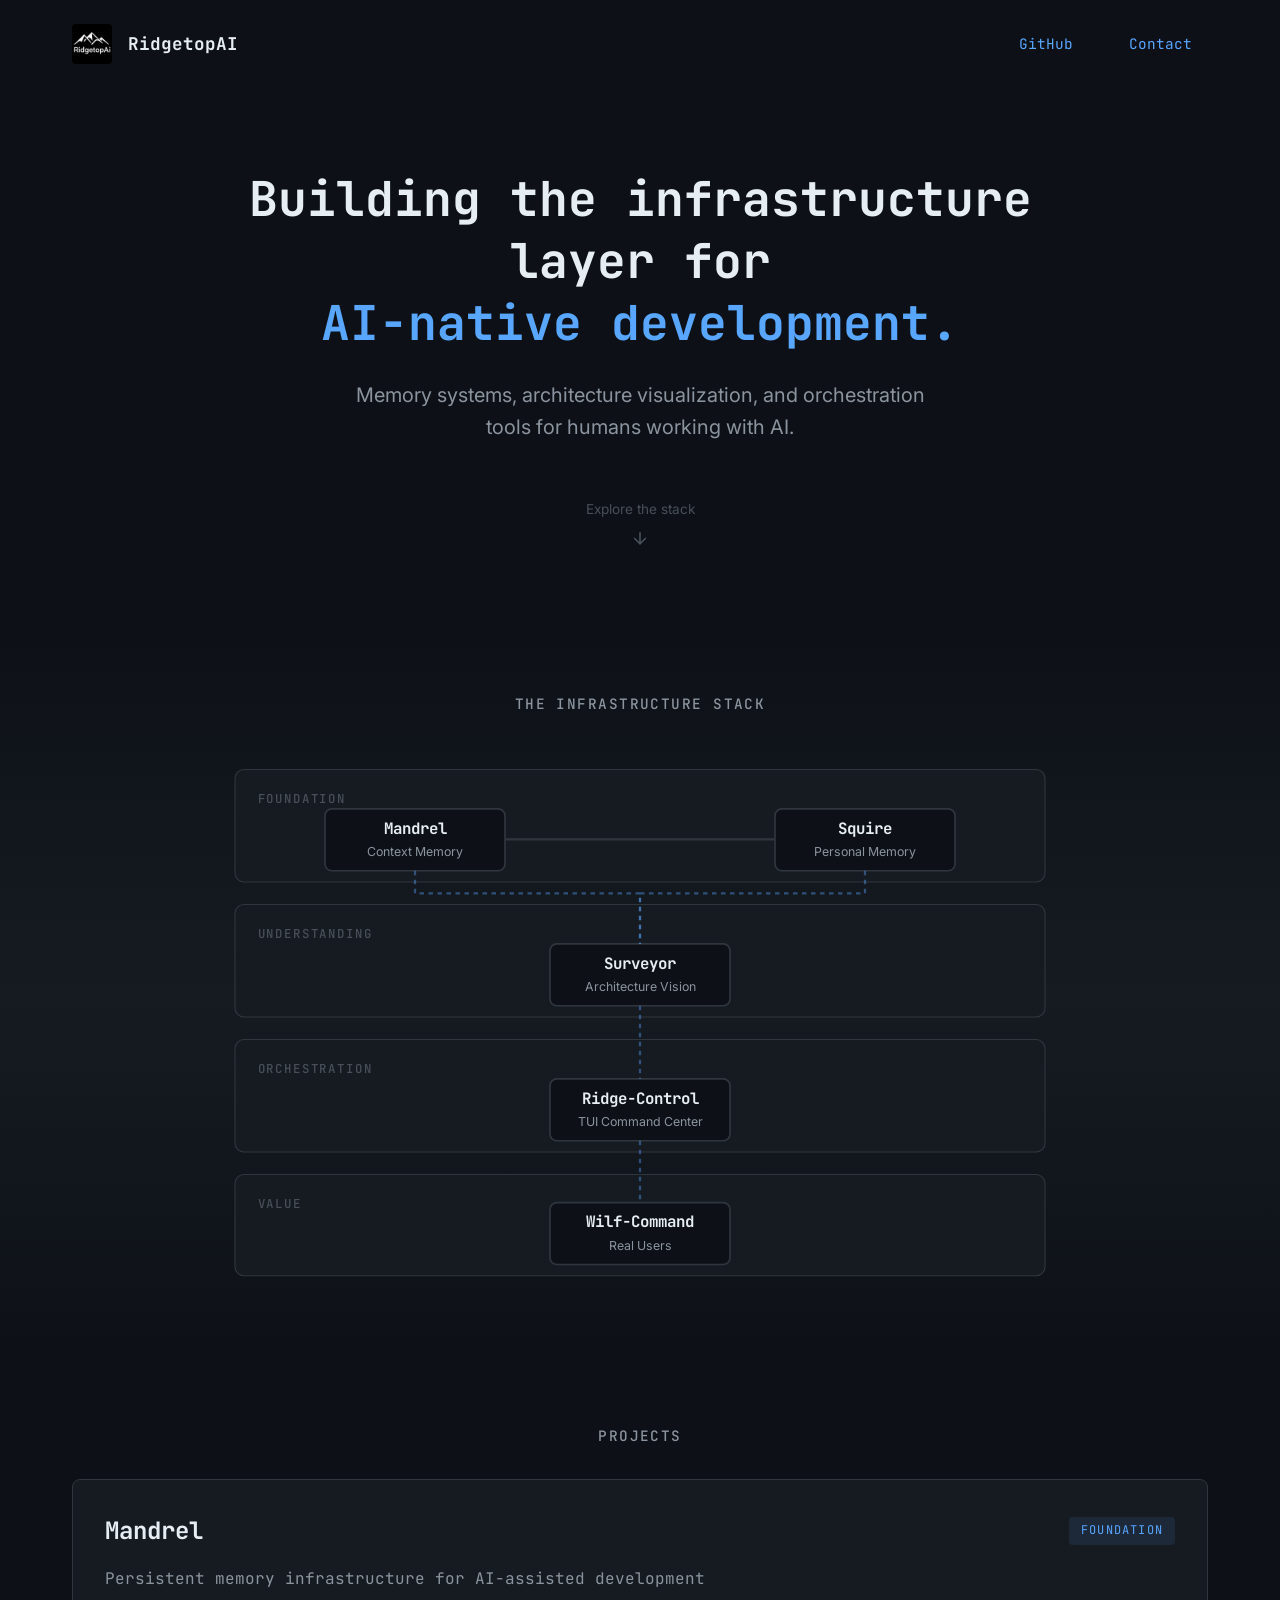
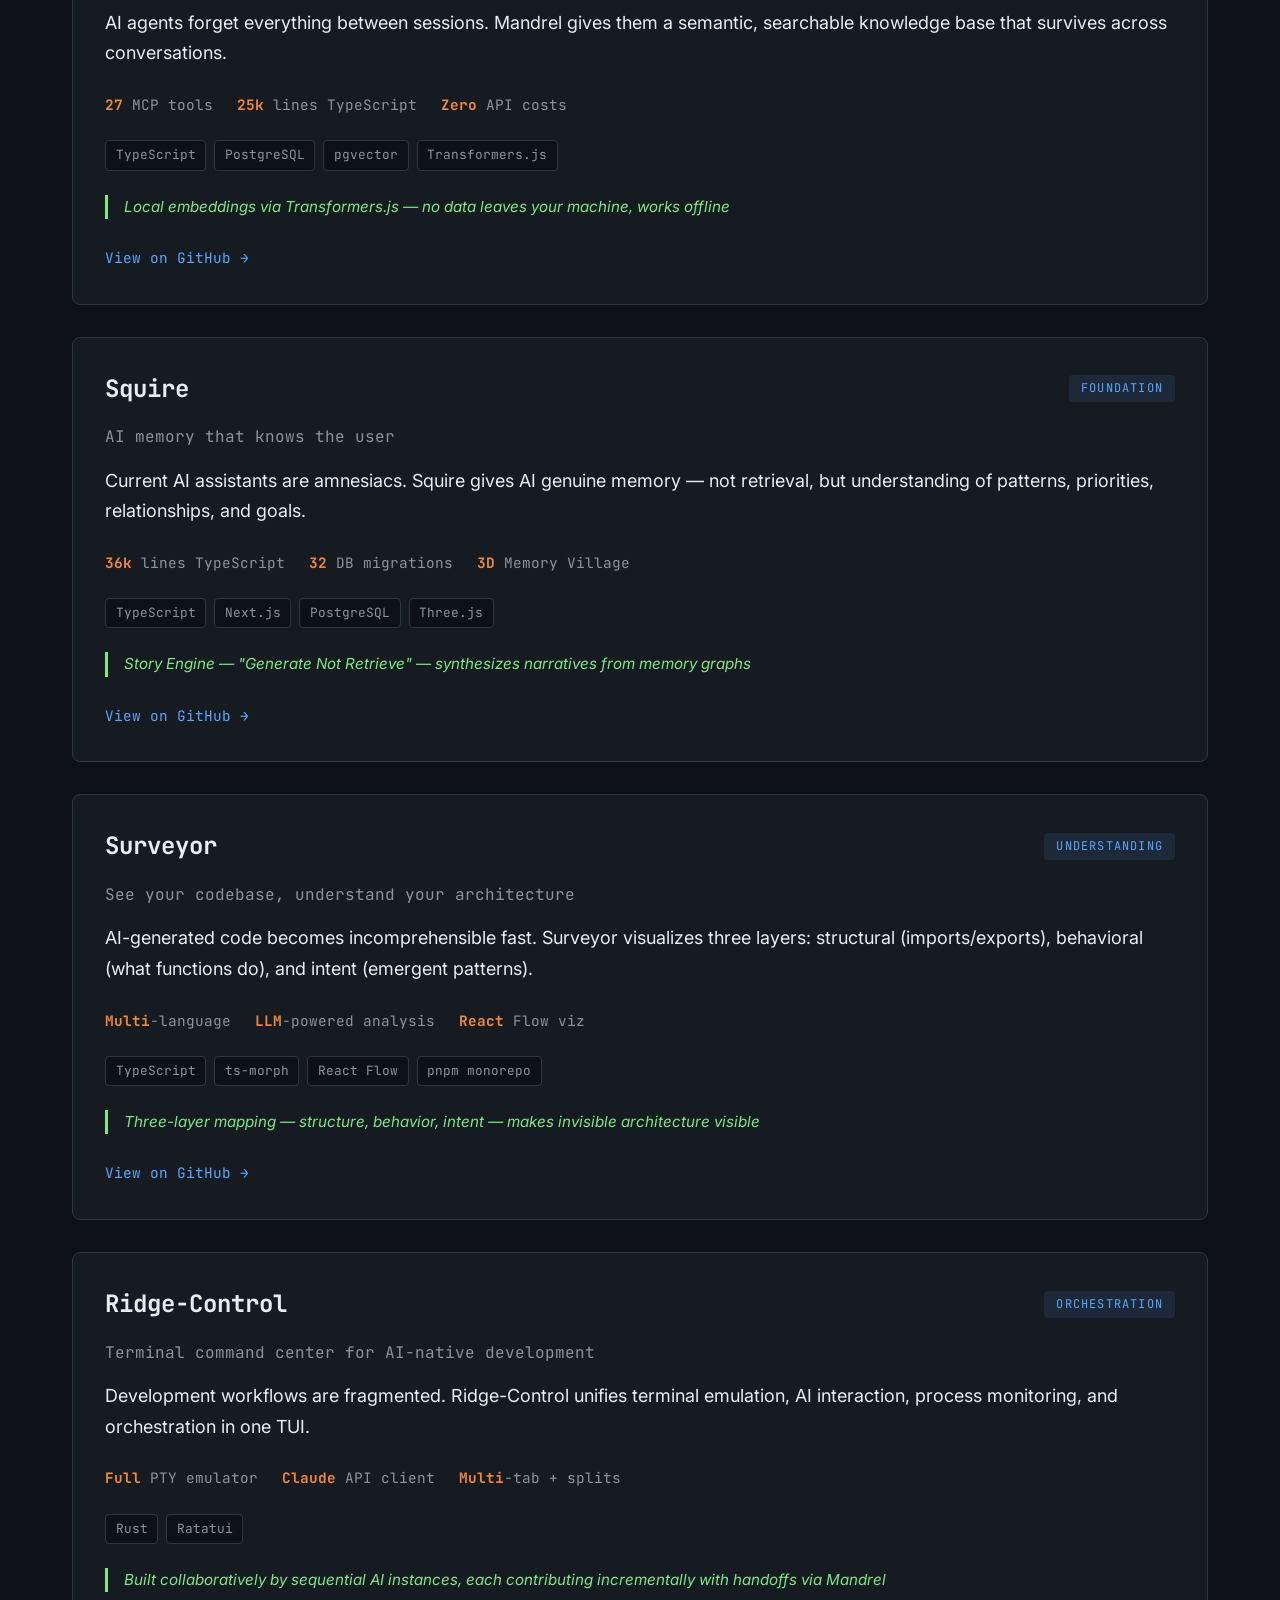
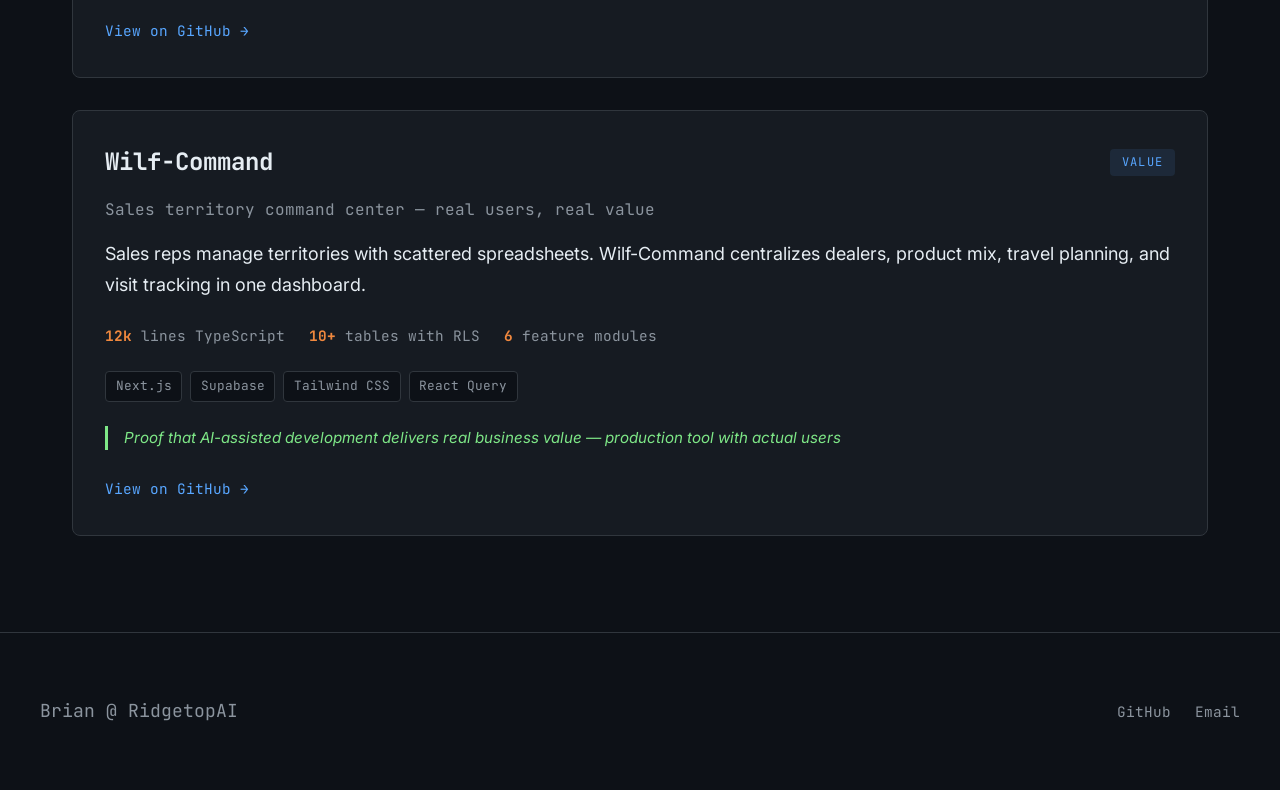
==== index.html @ 76ed8886 "Instance #4: Build complete landing page structure - Create index.html with complete semantic HTML5 " ====
<!DOCTYPE html>
<html lang="en">
<head>
    <meta charset="UTF-8">
    <meta name="viewport" content="width=device-width, initial-scale=1.0">
    <title>RidgetopAI — AI-Native Development Infrastructure</title>
    <meta name="description" content="Building the infrastructure layer for AI-native development. Memory systems, architecture visualization, and orchestration tools for humans working with AI.">
    <meta name="author" content="Brian @ RidgetopAI">
    <link rel="icon" type="image/jpeg" href="assets/ridgetopai-logo.JPG">
    <link rel="preconnect" href="https://fonts.googleapis.com">
    <link rel="preconnect" href="https://fonts.gstatic.com" crossorigin>
    <link href="https://fonts.googleapis.com/css2?family=Inter:wght@400;500;700&family=JetBrains+Mono:wght@400;700&display=swap" rel="stylesheet">
    <link rel="stylesheet" href="styles.css">
</head>
<body>
    <header class="header">
        <a href="/" class="logo">
            <img src="assets/ridgetopai-logo.JPG" alt="RidgetopAI" width="40" height="40">
            <span class="logo-text">RidgetopAI</span>
        </a>
        <nav class="nav">
            <a href="https://github.com/RidgetopAi" target="_blank" rel="noopener">GitHub</a>
            <a href="mailto:brian@ridgetopai.net">Contact</a>
        </nav>
    </header>

    <main>
        <section class="hero">
            <h1>Building the infrastructure layer for<br><span class="accent">AI-native development.</span></h1>
            <p class="hero-sub">Memory systems, architecture visualization, and orchestration tools for humans working with AI.</p>
            <div class="scroll-hint">
                <span>Explore the stack</span>
                <svg width="24" height="24" viewBox="0 0 24 24" fill="none" stroke="currentColor" stroke-width="2">
                    <path d="M12 5v14M5 12l7 7 7-7"/>
                </svg>
            </div>
        </section>

        <section class="diagram-section">
            <h2 class="section-title">The Infrastructure Stack</h2>
            <div class="diagram-container">
                <svg viewBox="0 0 800 480" class="infrastructure-diagram" aria-label="Infrastructure diagram showing how the projects connect">
                    <!-- Foundation Layer -->
                    <g class="layer foundation-layer">
                        <rect x="40" y="20" width="720" height="100" rx="8" class="layer-bg"/>
                        <text x="60" y="50" class="layer-label">FOUNDATION</text>

                        <g class="node mandrel-node" transform="translate(120, 55)">
                            <rect width="160" height="55" rx="6" class="node-bg"/>
                            <text x="80" y="22" class="node-title">Mandrel</text>
                            <text x="80" y="42" class="node-subtitle">Context Memory</text>
                        </g>

                        <g class="node squire-node" transform="translate(520, 55)">
                            <rect width="160" height="55" rx="6" class="node-bg"/>
                            <text x="80" y="22" class="node-title">Squire</text>
                            <text x="80" y="42" class="node-subtitle">Personal Memory</text>
                        </g>

                        <!-- Connection line between Mandrel and Squire -->
                        <line x1="280" y1="82" x2="520" y2="82" class="connection-line"/>
                    </g>

                    <!-- Understanding Layer -->
                    <g class="layer understanding-layer">
                        <rect x="40" y="140" width="720" height="100" rx="8" class="layer-bg"/>
                        <text x="60" y="170" class="layer-label">UNDERSTANDING</text>

                        <g class="node surveyor-node" transform="translate(320, 175)">
                            <rect width="160" height="55" rx="6" class="node-bg"/>
                            <text x="80" y="22" class="node-title">Surveyor</text>
                            <text x="80" y="42" class="node-subtitle">Architecture Vision</text>
                        </g>
                    </g>

                    <!-- Connection from Foundation to Understanding -->
                    <path d="M200 110 L200 130 L400 130 L400 175" class="connection-line flow-line" fill="none"/>
                    <path d="M600 110 L600 130 L400 130 L400 175" class="connection-line flow-line" fill="none"/>

                    <!-- Orchestration Layer -->
                    <g class="layer orchestration-layer">
                        <rect x="40" y="260" width="720" height="100" rx="8" class="layer-bg"/>
                        <text x="60" y="290" class="layer-label">ORCHESTRATION</text>

                        <g class="node ridge-node" transform="translate(320, 295)">
                            <rect width="160" height="55" rx="6" class="node-bg"/>
                            <text x="80" y="22" class="node-title">Ridge-Control</text>
                            <text x="80" y="42" class="node-subtitle">TUI Command Center</text>
                        </g>
                    </g>

                    <!-- Connection from Understanding to Orchestration -->
                    <path d="M400 230 L400 295" class="connection-line flow-line" fill="none"/>

                    <!-- Value Layer -->
                    <g class="layer value-layer">
                        <rect x="40" y="380" width="720" height="90" rx="8" class="layer-bg"/>
                        <text x="60" y="410" class="layer-label">VALUE</text>

                        <g class="node wilf-node" transform="translate(320, 405)">
                            <rect width="160" height="55" rx="6" class="node-bg"/>
                            <text x="80" y="22" class="node-title">Wilf-Command</text>
                            <text x="80" y="42" class="node-subtitle">Real Users</text>
                        </g>
                    </g>

                    <!-- Connection from Orchestration to Value -->
                    <path d="M400 350 L400 405" class="connection-line flow-line" fill="none"/>

                    <!-- Flow arrows -->
                    <defs>
                        <marker id="arrowhead" markerWidth="10" markerHeight="7" refX="9" refY="3.5" orient="auto">
                            <polygon points="0 0, 10 3.5, 0 7" fill="var(--accent)"/>
                        </marker>
                    </defs>
                </svg>
            </div>

            <!-- Mobile simplified version -->
            <div class="diagram-mobile">
                <div class="mobile-layer">
                    <span class="mobile-label">Foundation</span>
                    <div class="mobile-nodes">
                        <span class="mobile-node">Mandrel</span>
                        <span class="mobile-node">Squire</span>
                    </div>
                </div>
                <div class="mobile-arrow">↓</div>
                <div class="mobile-layer">
                    <span class="mobile-label">Understanding</span>
                    <div class="mobile-nodes">
                        <span class="mobile-node">Surveyor</span>
                    </div>
                </div>
                <div class="mobile-arrow">↓</div>
                <div class="mobile-layer">
                    <span class="mobile-label">Orchestration</span>
                    <div class="mobile-nodes">
                        <span class="mobile-node">Ridge-Control</span>
                    </div>
                </div>
                <div class="mobile-arrow">↓</div>
                <div class="mobile-layer">
                    <span class="mobile-label">Value</span>
                    <div class="mobile-nodes">
                        <span class="mobile-node">Wilf-Command</span>
                    </div>
                </div>
            </div>
        </section>

        <section class="projects">
            <h2 class="section-title">Projects</h2>

            <!-- Mandrel -->
            <article class="project-card fade-in">
                <div class="project-header">
                    <h3 class="project-name">Mandrel</h3>
                    <span class="project-layer">Foundation</span>
                </div>
                <p class="project-tagline">Persistent memory infrastructure for AI-assisted development</p>
                <p class="project-description">AI agents forget everything between sessions. Mandrel gives them a semantic, searchable knowledge base that survives across conversations.</p>
                <div class="project-stats">
                    <span class="stat"><span class="stat-value">27</span> MCP tools</span>
                    <span class="stat"><span class="stat-value">25k</span> lines TypeScript</span>
                    <span class="stat"><span class="stat-value">Zero</span> API costs</span>
                </div>
                <div class="project-tech">
                    <span class="tech-badge">TypeScript</span>
                    <span class="tech-badge">PostgreSQL</span>
                    <span class="tech-badge">pgvector</span>
                    <span class="tech-badge">Transformers.js</span>
                </div>
                <p class="project-highlight">Local embeddings via Transformers.js — no data leaves your machine, works offline</p>
                <a href="https://github.com/RidgetopAi" target="_blank" rel="noopener" class="project-link">View on GitHub →</a>
            </article>

            <!-- Squire -->
            <article class="project-card fade-in">
                <div class="project-header">
                    <h3 class="project-name">Squire</h3>
                    <span class="project-layer">Foundation</span>
                </div>
                <p class="project-tagline">AI memory that knows the user</p>
                <p class="project-description">Current AI assistants are amnesiacs. Squire gives AI genuine memory — not retrieval, but understanding of patterns, priorities, relationships, and goals.</p>
                <div class="project-stats">
                    <span class="stat"><span class="stat-value">36k</span> lines TypeScript</span>
                    <span class="stat"><span class="stat-value">32</span> DB migrations</span>
                    <span class="stat"><span class="stat-value">3D</span> Memory Village</span>
                </div>
                <div class="project-tech">
                    <span class="tech-badge">TypeScript</span>
                    <span class="tech-badge">Next.js</span>
                    <span class="tech-badge">PostgreSQL</span>
                    <span class="tech-badge">Three.js</span>
                </div>
                <p class="project-highlight">Story Engine — "Generate Not Retrieve" — synthesizes narratives from memory graphs</p>
                <a href="https://github.com/RidgetopAi" target="_blank" rel="noopener" class="project-link">View on GitHub →</a>
            </article>

            <!-- Surveyor -->
            <article class="project-card fade-in">
                <div class="project-header">
                    <h3 class="project-name">Surveyor</h3>
                    <span class="project-layer">Understanding</span>
                </div>
                <p class="project-tagline">See your codebase, understand your architecture</p>
                <p class="project-description">AI-generated code becomes incomprehensible fast. Surveyor visualizes three layers: structural (imports/exports), behavioral (what functions do), and intent (emergent patterns).</p>
                <div class="project-stats">
                    <span class="stat"><span class="stat-value">Multi</span>-language</span>
                    <span class="stat"><span class="stat-value">LLM</span>-powered analysis</span>
                    <span class="stat"><span class="stat-value">React</span> Flow viz</span>
                </div>
                <div class="project-tech">
                    <span class="tech-badge">TypeScript</span>
                    <span class="tech-badge">ts-morph</span>
                    <span class="tech-badge">React Flow</span>
                    <span class="tech-badge">pnpm monorepo</span>
                </div>
                <p class="project-highlight">Three-layer mapping — structure, behavior, intent — makes invisible architecture visible</p>
                <a href="https://github.com/RidgetopAi" target="_blank" rel="noopener" class="project-link">View on GitHub →</a>
            </article>

            <!-- Ridge-Control -->
            <article class="project-card fade-in">
                <div class="project-header">
                    <h3 class="project-name">Ridge-Control</h3>
                    <span class="project-layer">Orchestration</span>
                </div>
                <p class="project-tagline">Terminal command center for AI-native development</p>
                <p class="project-description">Development workflows are fragmented. Ridge-Control unifies terminal emulation, AI interaction, process monitoring, and orchestration in one TUI.</p>
                <div class="project-stats">
                    <span class="stat"><span class="stat-value">Full</span> PTY emulator</span>
                    <span class="stat"><span class="stat-value">Claude</span> API client</span>
                    <span class="stat"><span class="stat-value">Multi</span>-tab + splits</span>
                </div>
                <div class="project-tech">
                    <span class="tech-badge">Rust</span>
                    <span class="tech-badge">Ratatui</span>
                </div>
                <p class="project-highlight">Built collaboratively by sequential AI instances, each contributing incrementally with handoffs via Mandrel</p>
                <a href="https://github.com/RidgetopAi" target="_blank" rel="noopener" class="project-link">View on GitHub →</a>
            </article>

            <!-- Wilf-Command -->
            <article class="project-card fade-in">
                <div class="project-header">
                    <h3 class="project-name">Wilf-Command</h3>
                    <span class="project-layer">Value</span>
                </div>
                <p class="project-tagline">Sales territory command center — real users, real value</p>
                <p class="project-description">Sales reps manage territories with scattered spreadsheets. Wilf-Command centralizes dealers, product mix, travel planning, and visit tracking in one dashboard.</p>
                <div class="project-stats">
                    <span class="stat"><span class="stat-value">12k</span> lines TypeScript</span>
                    <span class="stat"><span class="stat-value">10+</span> tables with RLS</span>
                    <span class="stat"><span class="stat-value">6</span> feature modules</span>
                </div>
                <div class="project-tech">
                    <span class="tech-badge">Next.js</span>
                    <span class="tech-badge">Supabase</span>
                    <span class="tech-badge">Tailwind CSS</span>
                    <span class="tech-badge">React Query</span>
                </div>
                <p class="project-highlight">Proof that AI-assisted development delivers real business value — production tool with actual users</p>
                <a href="https://github.com/RidgetopAi" target="_blank" rel="noopener" class="project-link">View on GitHub →</a>
            </article>
        </section>
    </main>

    <footer class="footer">
        <div class="footer-content">
            <p class="footer-name">Brian @ RidgetopAI</p>
            <nav class="footer-nav">
                <a href="https://github.com/RidgetopAi" target="_blank" rel="noopener">GitHub</a>
                <a href="mailto:brian@ridgetopai.net">Email</a>
            </nav>
        </div>
    </footer>

    <script src="script.js"></script>
</body>
</html>
---- styles.css ----
/* ============================================
   RidgetopAI Landing Page Styles
   Terminal Elegance + Infrastructure Diagram
   ============================================ */

/* CSS Variables */
:root {
    --bg: #0D1117;
    --surface: #161B22;
    --border: #30363D;
    --text: #E6EDF3;
    --text-muted: #8B949E;
    --text-dim: #484F58;
    --accent: #58A6FF;
    --accent-green: #7EE787;
    --code: #F0883E;

    --font-mono: 'JetBrains Mono', monospace;
    --font-sans: 'Inter', -apple-system, BlinkMacSystemFont, 'Segoe UI', sans-serif;

    --spacing-xs: 0.5rem;
    --spacing-sm: 1rem;
    --spacing-md: 1.5rem;
    --spacing-lg: 2rem;
    --spacing-xl: 3rem;
    --spacing-2xl: 4rem;

    --max-width: 1200px;
    --border-radius: 8px;
}

/* Reset & Base */
*, *::before, *::after {
    box-sizing: border-box;
    margin: 0;
    padding: 0;
}

html {
    scroll-behavior: smooth;
}

body {
    font-family: var(--font-sans);
    font-size: 18px;
    line-height: 1.6;
    color: var(--text);
    background: var(--bg);
    min-height: 100vh;
}

a {
    color: var(--accent);
    text-decoration: none;
    transition: color 0.2s ease;
}

a:hover {
    color: var(--text);
}

img {
    max-width: 100%;
    height: auto;
}

/* Container */
.container {
    max-width: var(--max-width);
    margin: 0 auto;
    padding: 0 var(--spacing-md);
}

/* Header */
.header {
    display: flex;
    justify-content: space-between;
    align-items: center;
    padding: var(--spacing-md) var(--spacing-lg);
    max-width: var(--max-width);
    margin: 0 auto;
}

.logo {
    display: flex;
    align-items: center;
    gap: var(--spacing-sm);
    color: var(--text);
}

.logo img {
    width: 40px;
    height: 40px;
    border-radius: 4px;
    filter: invert(1);
}

.logo-text {
    font-family: var(--font-mono);
    font-weight: 700;
    font-size: 1.1rem;
}

.nav {
    display: flex;
    gap: var(--spacing-md);
}

.nav a {
    font-family: var(--font-mono);
    font-size: 0.9rem;
    padding: var(--spacing-xs) var(--spacing-sm);
    border-radius: 4px;
    transition: background-color 0.2s ease, color 0.2s ease;
}

.nav a:hover {
    background: var(--surface);
}

/* Hero Section */
.hero {
    text-align: center;
    padding: var(--spacing-2xl) var(--spacing-lg);
    min-height: 60vh;
    display: flex;
    flex-direction: column;
    justify-content: center;
    align-items: center;
    gap: var(--spacing-md);
}

.hero h1 {
    font-family: var(--font-mono);
    font-size: clamp(1.8rem, 5vw, 3rem);
    font-weight: 700;
    line-height: 1.3;
    max-width: 800px;
}

.hero h1 .accent {
    color: var(--accent);
}

.hero-sub {
    font-size: clamp(1rem, 2vw, 1.25rem);
    color: var(--text-muted);
    max-width: 600px;
}

.scroll-hint {
    margin-top: var(--spacing-lg);
    display: flex;
    flex-direction: column;
    align-items: center;
    gap: var(--spacing-xs);
    color: var(--text-dim);
    font-size: 0.85rem;
    animation: float 2s ease-in-out infinite;
}

.scroll-hint svg {
    width: 20px;
    height: 20px;
}

@keyframes float {
    0%, 100% { transform: translateY(0); }
    50% { transform: translateY(6px); }
}

/* Section Title */
.section-title {
    font-family: var(--font-mono);
    font-size: 0.9rem;
    font-weight: 500;
    text-transform: uppercase;
    letter-spacing: 0.1em;
    color: var(--text-muted);
    text-align: center;
    margin-bottom: var(--spacing-lg);
}

/* Infrastructure Diagram Section */
.diagram-section {
    padding: var(--spacing-2xl) var(--spacing-lg);
    background: linear-gradient(180deg, transparent 0%, var(--surface) 50%, transparent 100%);
}

.diagram-container {
    max-width: 900px;
    margin: 0 auto;
}

.infrastructure-diagram {
    width: 100%;
    height: auto;
}

/* SVG Diagram Styles */
.layer-bg {
    fill: var(--surface);
    stroke: var(--border);
    stroke-width: 1;
}

.layer-label {
    fill: var(--text-dim);
    font-family: var(--font-mono);
    font-size: 11px;
    font-weight: 500;
    letter-spacing: 0.15em;
}

.node-bg {
    fill: var(--bg);
    stroke: var(--border);
    stroke-width: 1.5;
    transition: stroke 0.2s ease, fill 0.2s ease;
}

.node:hover .node-bg {
    stroke: var(--accent);
    fill: var(--surface);
}

.node-title {
    fill: var(--text);
    font-family: var(--font-mono);
    font-size: 14px;
    font-weight: 700;
    text-anchor: middle;
}

.node-subtitle {
    fill: var(--text-muted);
    font-family: var(--font-sans);
    font-size: 11px;
    text-anchor: middle;
}

.connection-line {
    stroke: var(--border);
    stroke-width: 2;
}

.flow-line {
    stroke: var(--accent);
    stroke-opacity: 0.4;
    stroke-dasharray: 4 4;
}

/* Mobile Diagram */
.diagram-mobile {
    display: none;
    flex-direction: column;
    align-items: center;
    gap: var(--spacing-sm);
    padding: var(--spacing-lg);
}

.mobile-layer {
    background: var(--surface);
    border: 1px solid var(--border);
    border-radius: var(--border-radius);
    padding: var(--spacing-sm) var(--spacing-md);
    width: 100%;
    max-width: 300px;
    text-align: center;
}

.mobile-label {
    display: block;
    font-family: var(--font-mono);
    font-size: 0.75rem;
    text-transform: uppercase;
    letter-spacing: 0.1em;
    color: var(--text-dim);
    margin-bottom: var(--spacing-xs);
}

.mobile-nodes {
    display: flex;
    flex-wrap: wrap;
    justify-content: center;
    gap: var(--spacing-xs);
}

.mobile-node {
    font-family: var(--font-mono);
    font-size: 0.9rem;
    font-weight: 600;
    color: var(--text);
    background: var(--bg);
    padding: var(--spacing-xs) var(--spacing-sm);
    border-radius: 4px;
    border: 1px solid var(--border);
}

.mobile-arrow {
    font-size: 1.5rem;
    color: var(--accent);
    opacity: 0.5;
}

/* Projects Section */
.projects {
    padding: var(--spacing-2xl) var(--spacing-lg);
    max-width: var(--max-width);
    margin: 0 auto;
}

/* Project Cards */
.project-card {
    background: var(--surface);
    border: 1px solid var(--border);
    border-radius: var(--border-radius);
    padding: var(--spacing-lg);
    margin-bottom: var(--spacing-lg);
    transition: transform 0.2s ease, border-color 0.2s ease;
}

.project-card:hover {
    transform: translateY(-2px);
    border-color: var(--text-dim);
}

.project-header {
    display: flex;
    justify-content: space-between;
    align-items: center;
    margin-bottom: var(--spacing-sm);
    flex-wrap: wrap;
    gap: var(--spacing-sm);
}

.project-name {
    font-family: var(--font-mono);
    font-size: 1.5rem;
    font-weight: 700;
    color: var(--text);
}

.project-layer {
    font-family: var(--font-mono);
    font-size: 0.75rem;
    text-transform: uppercase;
    letter-spacing: 0.1em;
    color: var(--accent);
    background: rgba(88, 166, 255, 0.1);
    padding: 0.25rem 0.75rem;
    border-radius: 4px;
}

.project-tagline {
    font-family: var(--font-mono);
    font-size: 1rem;
    color: var(--text-muted);
    margin-bottom: var(--spacing-sm);
}

.project-description {
    color: var(--text);
    margin-bottom: var(--spacing-md);
    line-height: 1.7;
}

.project-stats {
    display: flex;
    flex-wrap: wrap;
    gap: var(--spacing-md);
    margin-bottom: var(--spacing-md);
}

.stat {
    font-family: var(--font-mono);
    font-size: 0.9rem;
    color: var(--text-muted);
}

.stat-value {
    color: var(--code);
    font-weight: 700;
}

.project-tech {
    display: flex;
    flex-wrap: wrap;
    gap: var(--spacing-xs);
    margin-bottom: var(--spacing-md);
}

.tech-badge {
    font-family: var(--font-mono);
    font-size: 0.8rem;
    color: var(--text-muted);
    background: var(--bg);
    padding: 0.25rem 0.6rem;
    border-radius: 4px;
    border: 1px solid var(--border);
}

.project-highlight {
    font-size: 0.95rem;
    color: var(--accent-green);
    border-left: 3px solid var(--accent-green);
    padding-left: var(--spacing-sm);
    margin-bottom: var(--spacing-md);
    font-style: italic;
}

.project-link {
    font-family: var(--font-mono);
    font-size: 0.9rem;
    display: inline-flex;
    align-items: center;
    gap: 0.25rem;
    transition: gap 0.2s ease;
}

.project-link:hover {
    gap: 0.5rem;
}

/* Footer */
.footer {
    padding: var(--spacing-2xl) var(--spacing-lg);
    border-top: 1px solid var(--border);
}

.footer-content {
    max-width: var(--max-width);
    margin: 0 auto;
    display: flex;
    justify-content: space-between;
    align-items: center;
    flex-wrap: wrap;
    gap: var(--spacing-md);
}

.footer-name {
    font-family: var(--font-mono);
    color: var(--text-muted);
}

.footer-nav {
    display: flex;
    gap: var(--spacing-md);
}

.footer-nav a {
    font-family: var(--font-mono);
    font-size: 0.9rem;
    color: var(--text-muted);
}

.footer-nav a:hover {
    color: var(--accent);
}

/* Fade-in Animation */
.fade-in {
    opacity: 0;
    transform: translateY(20px);
    transition: opacity 0.6s ease, transform 0.6s ease;
}

.fade-in.visible {
    opacity: 1;
    transform: translateY(0);
}

/* Responsive Design */

/* Tablet */
@media (max-width: 1024px) {
    .diagram-container {
        max-width: 100%;
        overflow-x: auto;
    }
}

/* Mobile */
@media (max-width: 640px) {
    body {
        font-size: 16px;
    }

    .header {
        padding: var(--spacing-sm) var(--spacing-md);
    }

    .logo-text {
        display: none;
    }

    .hero {
        padding: var(--spacing-xl) var(--spacing-md);
        min-height: 50vh;
    }

    .hero h1 {
        font-size: 1.5rem;
    }

    .hero h1 br {
        display: none;
    }

    .diagram-container {
        display: none;
    }

    .diagram-mobile {
        display: flex;
    }

    .projects {
        padding: var(--spacing-xl) var(--spacing-md);
    }

    .project-card {
        padding: var(--spacing-md);
    }

    .project-name {
        font-size: 1.25rem;
    }

    .project-stats {
        gap: var(--spacing-sm);
    }

    .stat {
        font-size: 0.85rem;
    }

    .footer-content {
        flex-direction: column;
        text-align: center;
    }
}

/* Print Styles */
@media print {
    body {
        background: white;
        color: black;
    }

    .header, .footer, .scroll-hint, .diagram-section {
        display: none;
    }

    .project-card {
        break-inside: avoid;
        border: 1px solid #ccc;
    }
}
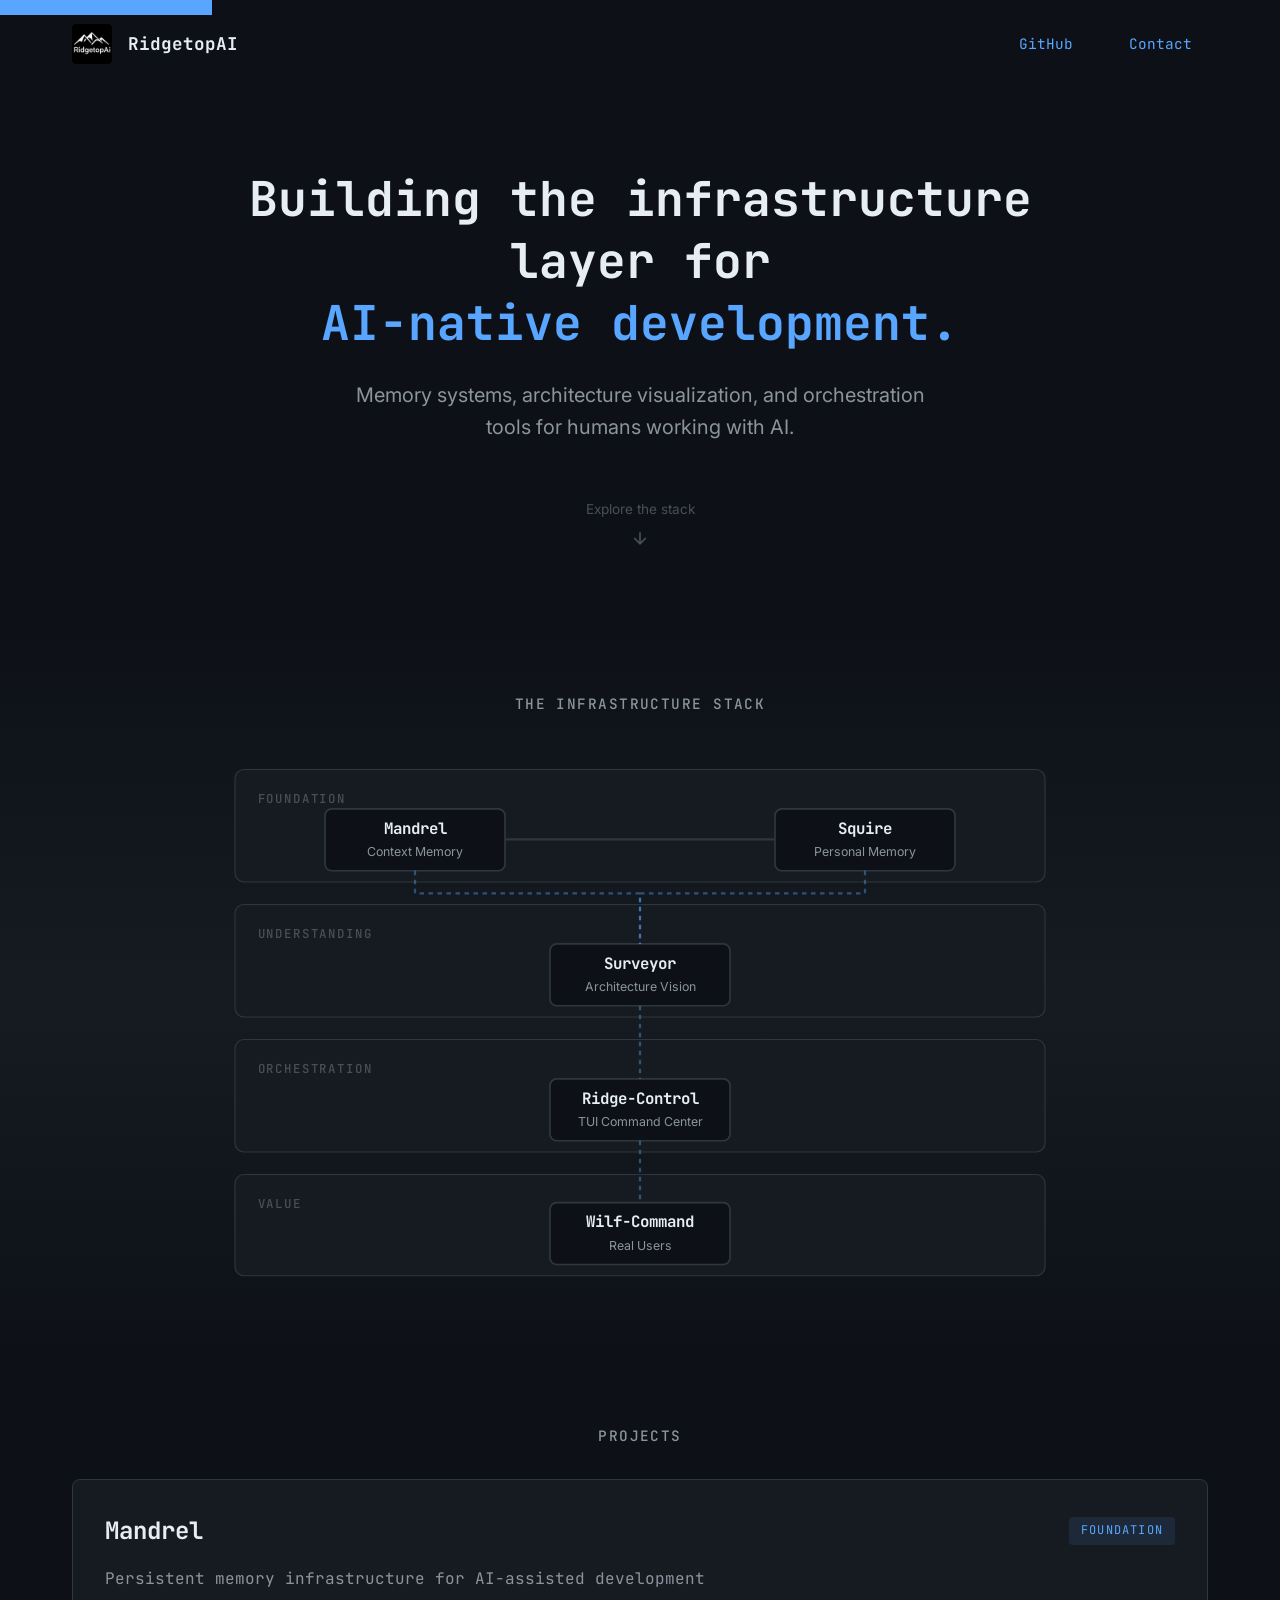
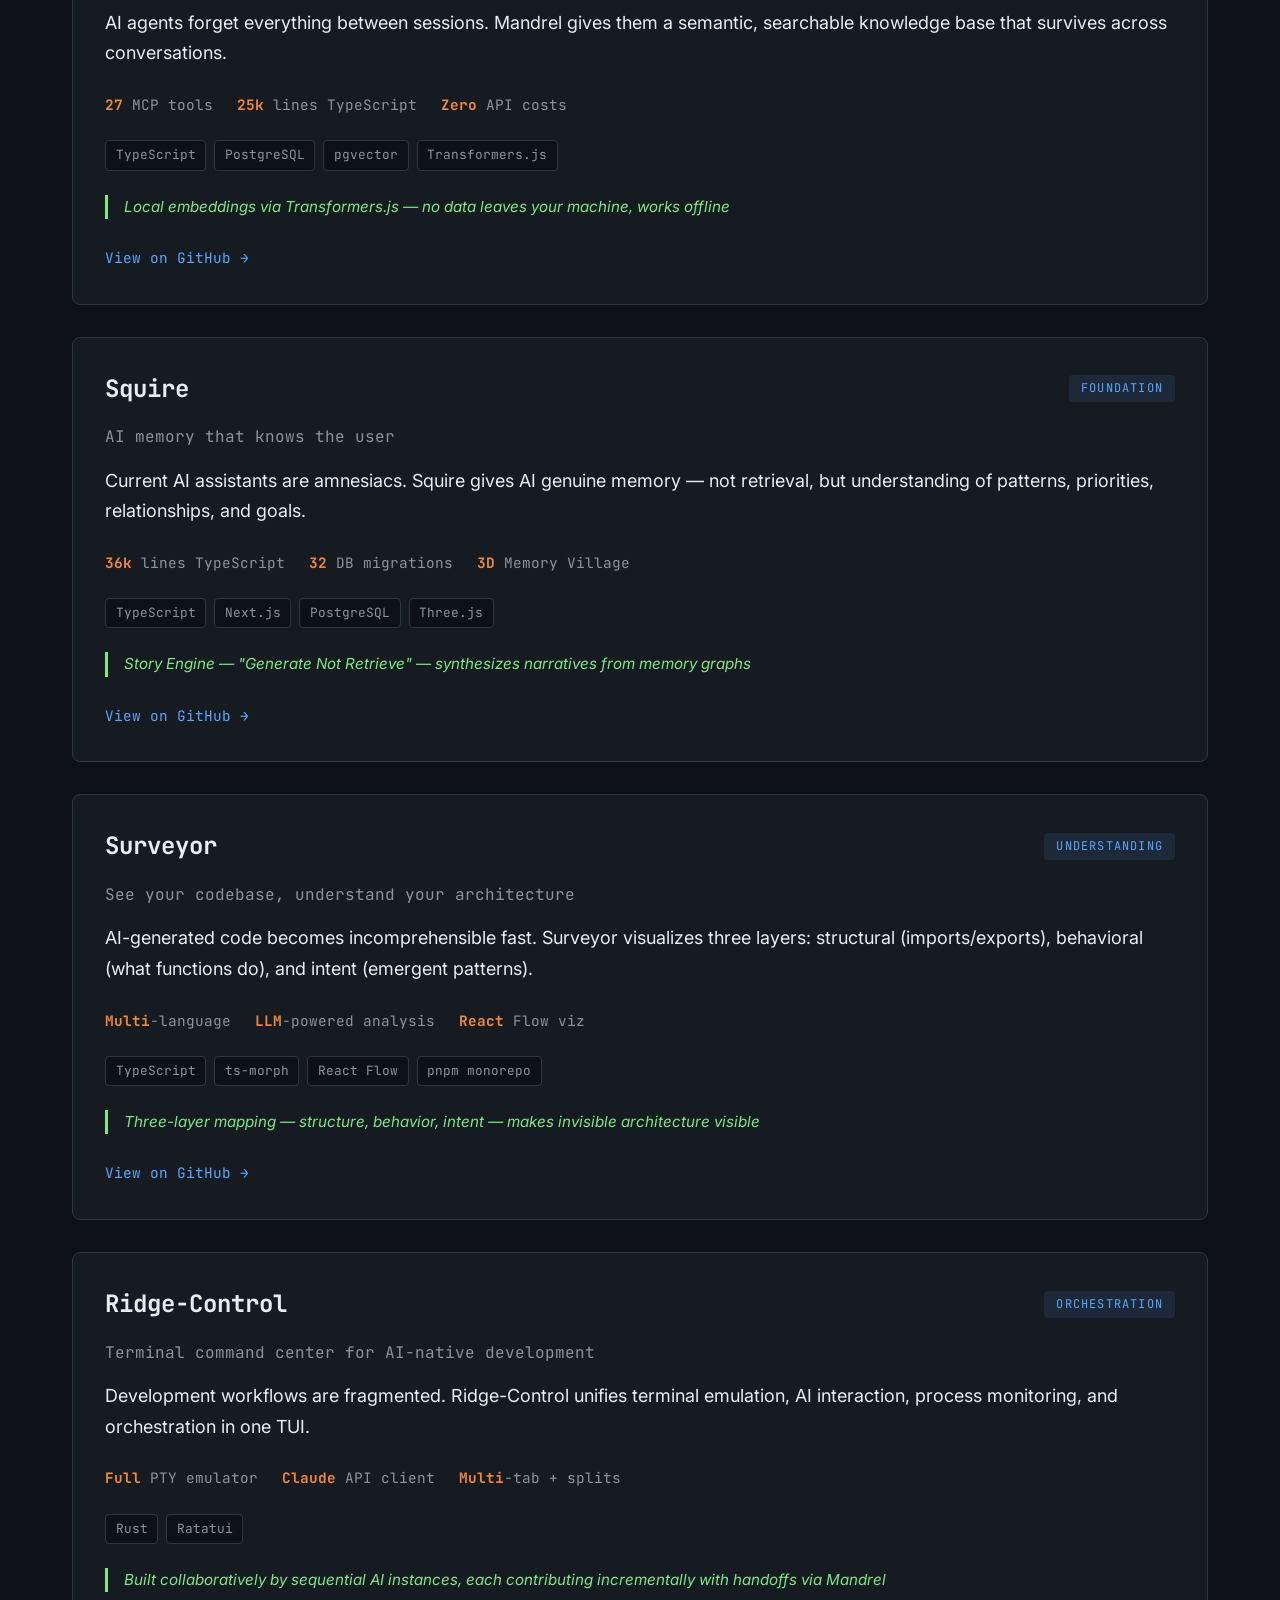
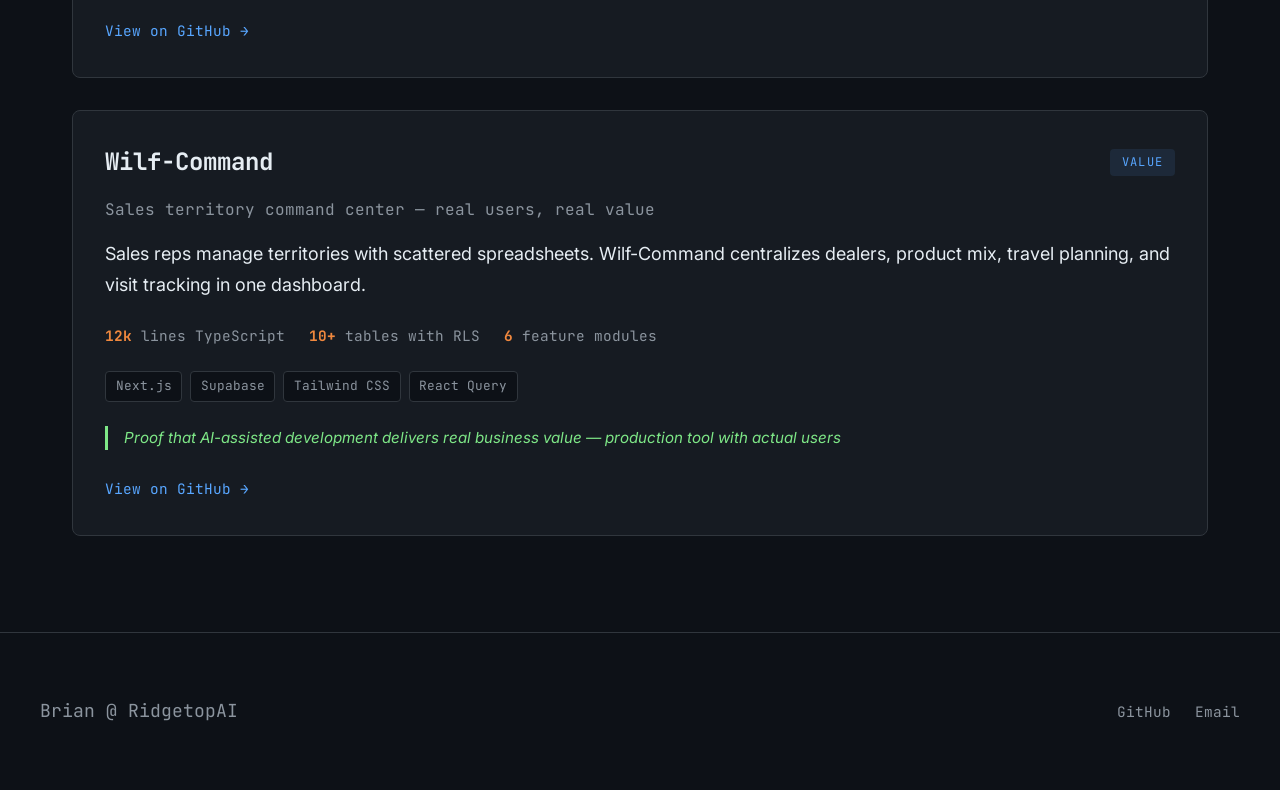
==== commit 88d985e8: "Instance #5: Polish, deploy, and SEO improvements - Added Open Graph meta tags for social sharing - " ====
--- a/index.html
+++ b/index.html
@@ -6,6 +6,21 @@
     <title>RidgetopAI — AI-Native Development Infrastructure</title>
     <meta name="description" content="Building the infrastructure layer for AI-native development. Memory systems, architecture visualization, and orchestration tools for humans working with AI.">
     <meta name="author" content="Brian @ RidgetopAI">
+    <meta name="keywords" content="AI development, MCP tools, memory systems, architecture visualization, AI-native, developer tools">
+    <link rel="canonical" href="https://ridgetopai.net/">
+
+    <!-- Open Graph / Social -->
+    <meta property="og:type" content="website">
+    <meta property="og:url" content="https://ridgetopai.net/">
+    <meta property="og:title" content="RidgetopAI — AI-Native Development Infrastructure">
+    <meta property="og:description" content="Building the infrastructure layer for AI-native development. Memory systems, architecture visualization, and orchestration tools for humans working with AI.">
+    <meta property="og:image" content="https://ridgetopai.net/assets/ridgetopai-logo.JPG">
+
+    <!-- Twitter -->
+    <meta name="twitter:card" content="summary">
+    <meta name="twitter:title" content="RidgetopAI — AI-Native Development Infrastructure">
+    <meta name="twitter:description" content="Building the infrastructure layer for AI-native development.">
+
     <link rel="icon" type="image/jpeg" href="assets/ridgetopai-logo.JPG">
     <link rel="preconnect" href="https://fonts.googleapis.com">
     <link rel="preconnect" href="https://fonts.gstatic.com" crossorigin>
@@ -13,8 +28,9 @@
     <link rel="stylesheet" href="styles.css">
 </head>
 <body>
-    <header class="header">
-        <a href="/" class="logo">
+    <a href="#main-content" class="skip-link">Skip to main content</a>
+    <header class="header" role="banner">
+        <a href="/" class="logo" aria-label="RidgetopAI Home">
             <img src="assets/ridgetopai-logo.JPG" alt="RidgetopAI" width="40" height="40">
             <span class="logo-text">RidgetopAI</span>
         </a>
@@ -24,7 +40,7 @@
         </nav>
     </header>
 
-    <main>
+    <main id="main-content">
         <section class="hero">
             <h1>Building the infrastructure layer for<br><span class="accent">AI-native development.</span></h1>
             <p class="hero-sub">Memory systems, architecture visualization, and orchestration tools for humans working with AI.</p>
--- a/styles.css
+++ b/styles.css
@@ -29,6 +29,24 @@
     --border-radius: 8px;
 }
 
+/* Skip Link - Accessibility */
+.skip-link {
+    position: absolute;
+    top: -40px;
+    left: 0;
+    background: var(--accent);
+    color: var(--bg);
+    padding: var(--spacing-sm);
+    z-index: 100;
+    font-family: var(--font-mono);
+    font-size: 0.9rem;
+    transition: top 0.2s ease;
+}
+
+.skip-link:focus {
+    top: 0;
+}
+
 /* Reset & Base */
 *, *::before, *::after {
     box-sizing: border-box;
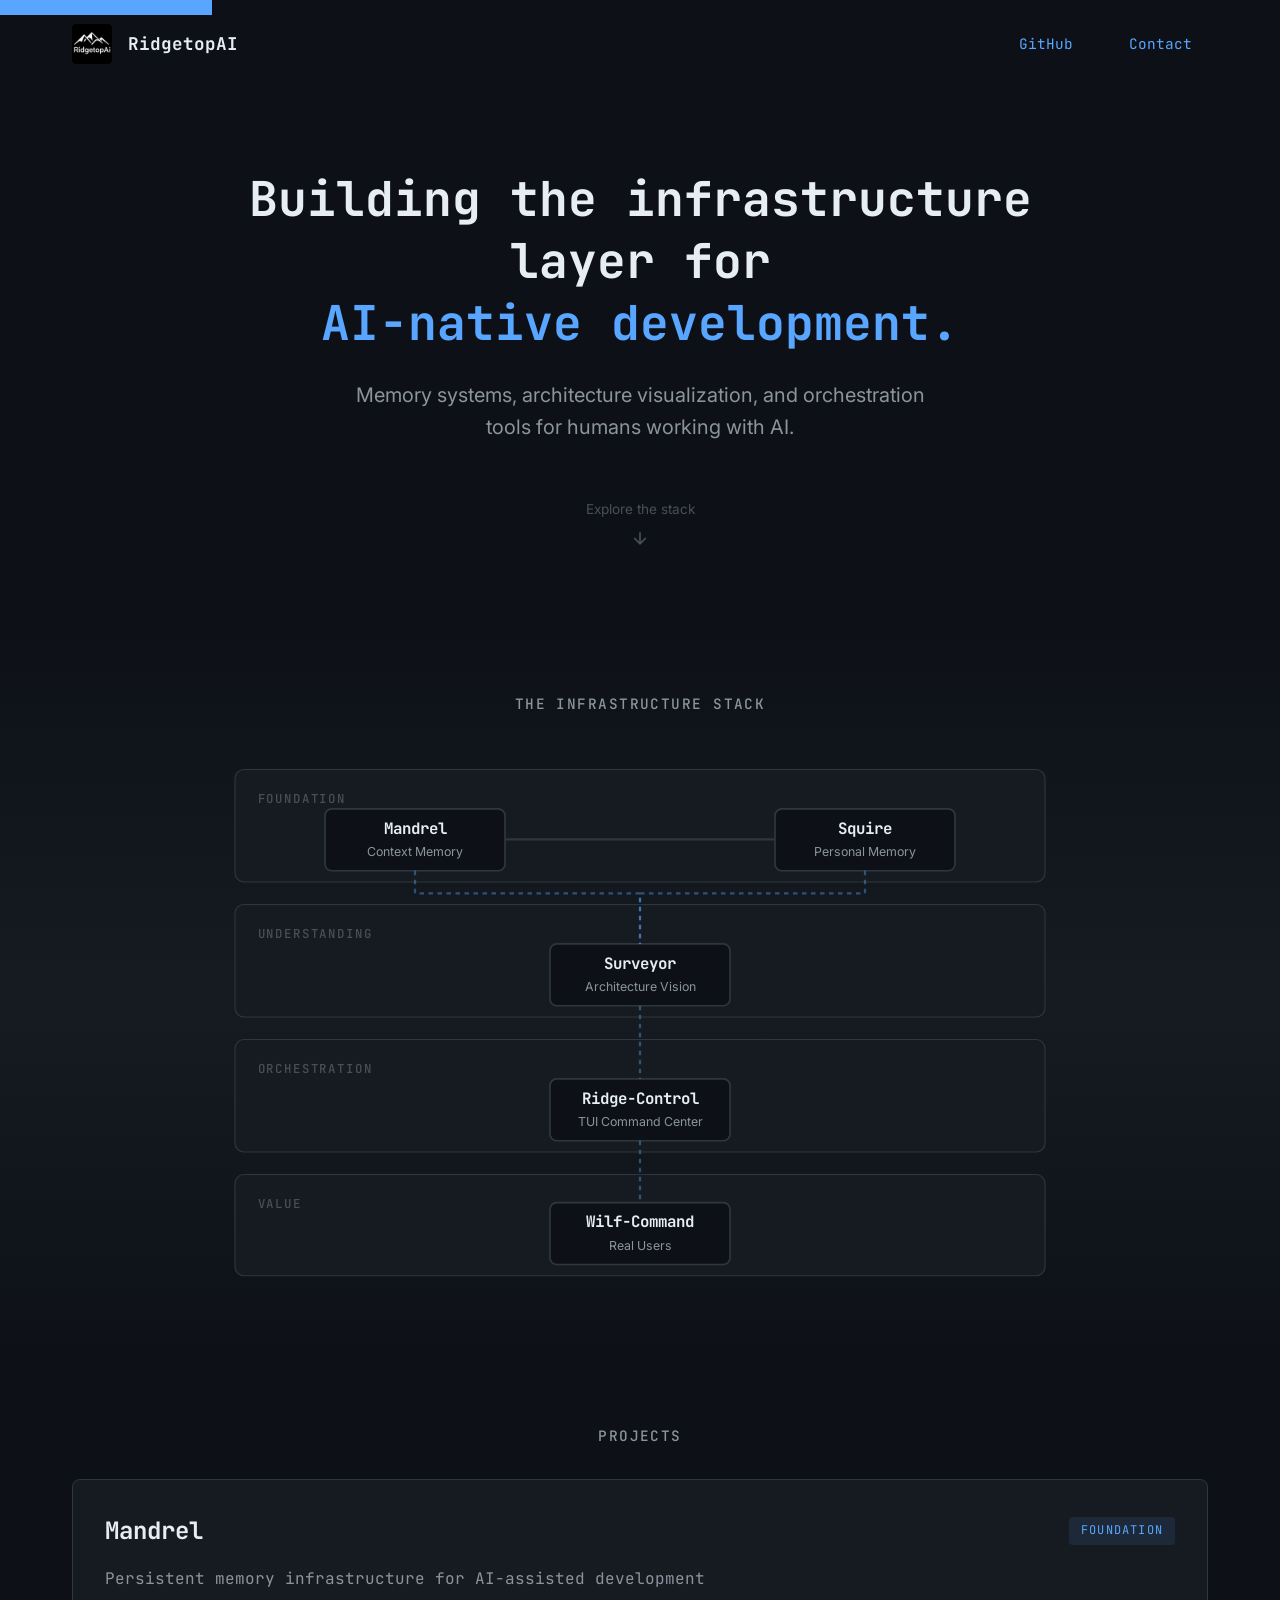
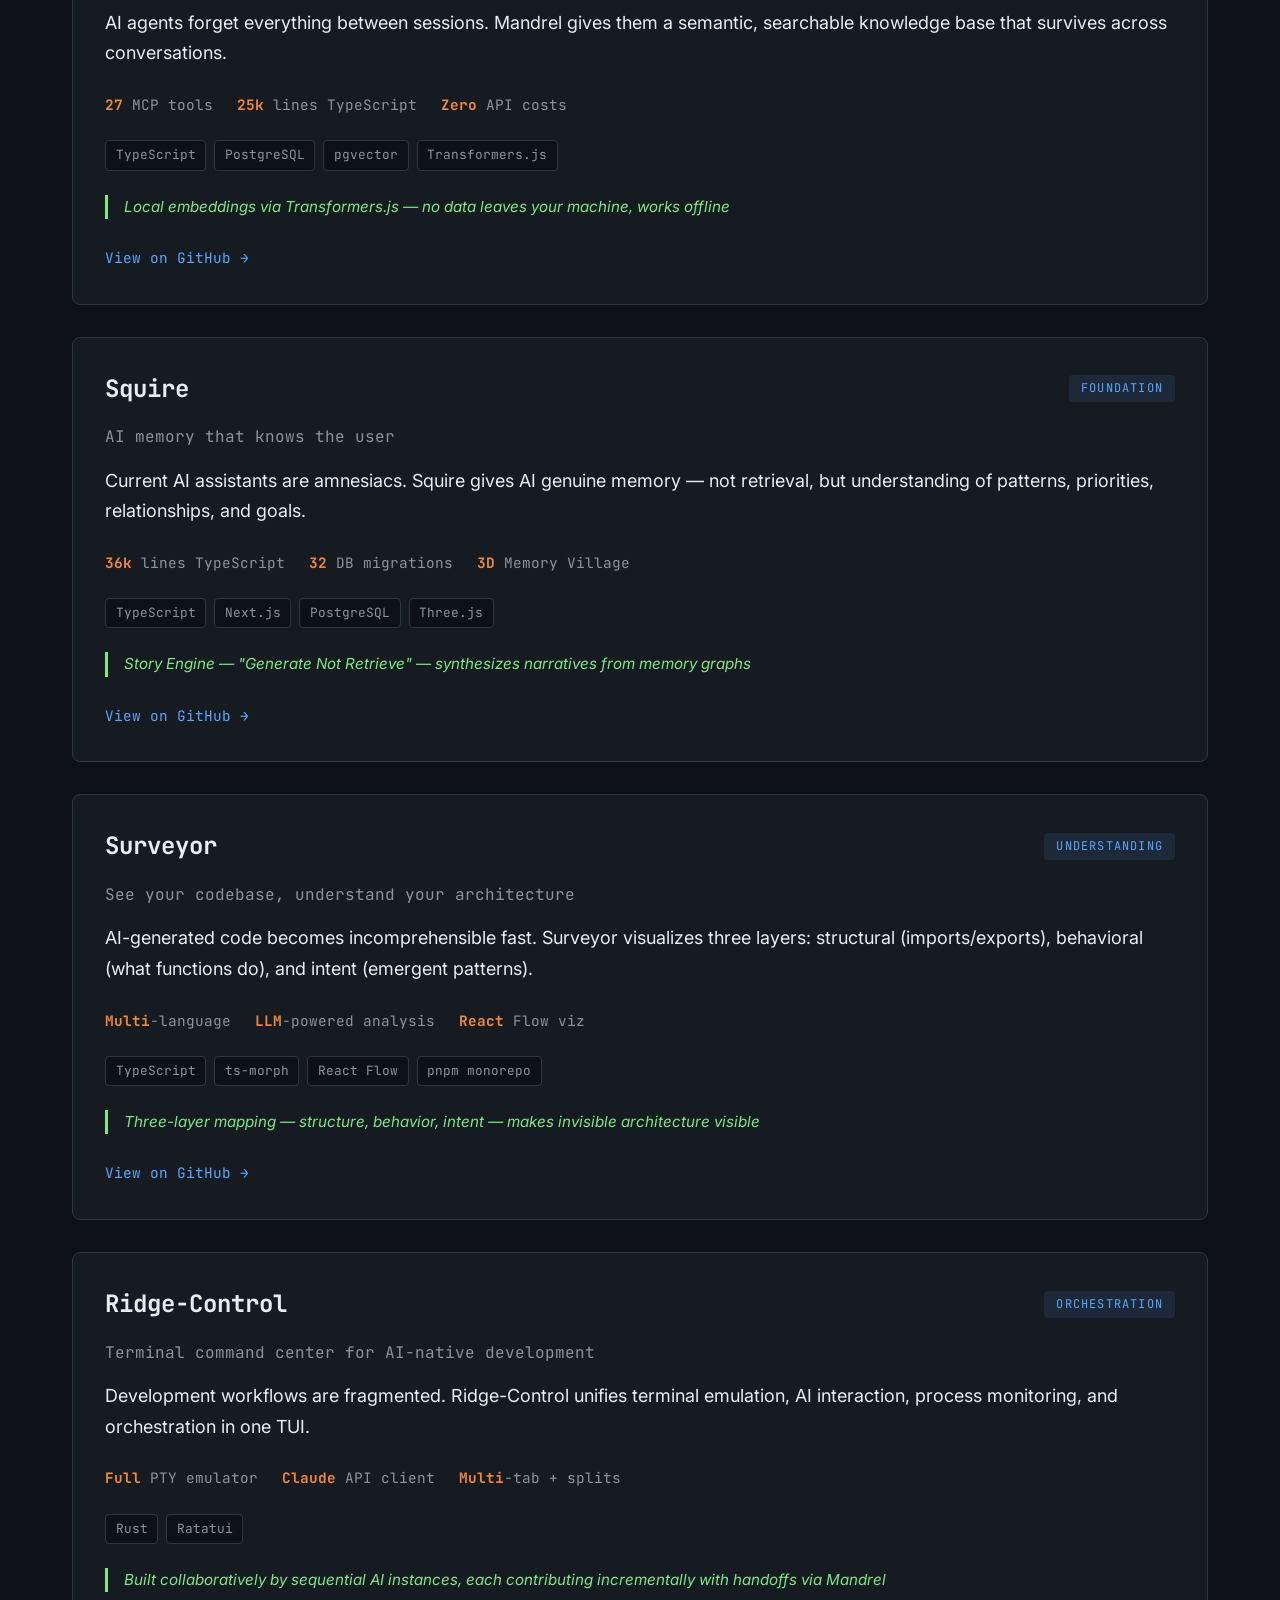
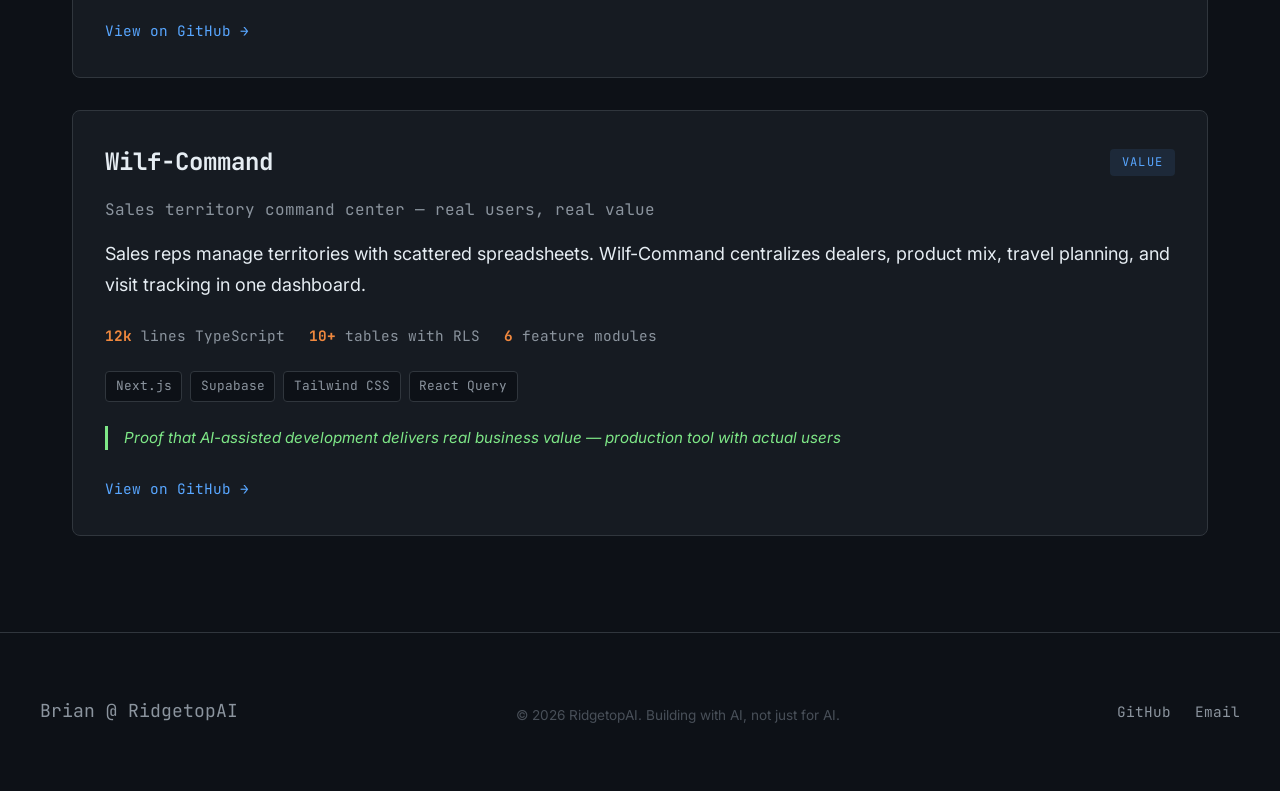
==== commit bb5b48cb: "Instance #6: Phase 4 polish - accessibility and performance - Add structured data (JSON-LD) for SEO " ====
--- a/index.html
+++ b/index.html
@@ -22,10 +22,32 @@
     <meta name="twitter:description" content="Building the infrastructure layer for AI-native development.">
 
     <link rel="icon" type="image/jpeg" href="assets/ridgetopai-logo.JPG">
+    <link rel="apple-touch-icon" href="assets/ridgetopai-logo.JPG">
+
+    <!-- Font preloading for performance -->
     <link rel="preconnect" href="https://fonts.googleapis.com">
     <link rel="preconnect" href="https://fonts.gstatic.com" crossorigin>
-    <link href="https://fonts.googleapis.com/css2?family=Inter:wght@400;500;700&family=JetBrains+Mono:wght@400;700&display=swap" rel="stylesheet">
+    <link rel="preload" href="https://fonts.googleapis.com/css2?family=Inter:wght@400;500;700&family=JetBrains+Mono:wght@400;700&display=swap" as="style" onload="this.onload=null;this.rel='stylesheet'">
+    <noscript><link href="https://fonts.googleapis.com/css2?family=Inter:wght@400;500;700&family=JetBrains+Mono:wght@400;700&display=swap" rel="stylesheet"></noscript>
+
     <link rel="stylesheet" href="styles.css">
+
+    <!-- Structured data for SEO -->
+    <script type="application/ld+json">
+    {
+        "@context": "https://schema.org",
+        "@type": "Person",
+        "name": "Brian",
+        "url": "https://ridgetopai.net",
+        "sameAs": ["https://github.com/RidgetopAi"],
+        "jobTitle": "Developer",
+        "worksFor": {
+            "@type": "Organization",
+            "name": "RidgetopAI"
+        },
+        "knowsAbout": ["AI Development", "MCP Tools", "Memory Systems", "TypeScript", "Rust"]
+    }
+    </script>
 </head>
 <body>
     <a href="#main-content" class="skip-link">Skip to main content</a>
@@ -34,7 +56,7 @@
             <img src="assets/ridgetopai-logo.JPG" alt="RidgetopAI" width="40" height="40">
             <span class="logo-text">RidgetopAI</span>
         </a>
-        <nav class="nav">
+        <nav class="nav" aria-label="Main navigation">
             <a href="https://github.com/RidgetopAi" target="_blank" rel="noopener">GitHub</a>
             <a href="mailto:brian@ridgetopai.net">Contact</a>
         </nav>
@@ -283,10 +305,11 @@
         </section>
     </main>
 
-    <footer class="footer">
+    <footer class="footer" role="contentinfo">
         <div class="footer-content">
             <p class="footer-name">Brian @ RidgetopAI</p>
-            <nav class="footer-nav">
+            <p class="footer-copyright">&copy; 2026 RidgetopAI. Building with AI, not just for AI.</p>
+            <nav class="footer-nav" aria-label="Footer navigation">
                 <a href="https://github.com/RidgetopAi" target="_blank" rel="noopener">GitHub</a>
                 <a href="mailto:brian@ridgetopai.net">Email</a>
             </nav>
--- a/styles.css
+++ b/styles.css
@@ -476,6 +476,13 @@
     color: var(--accent);
 }
 
+.footer-copyright {
+    font-size: 0.85rem;
+    color: var(--text-dim);
+    text-align: center;
+    margin-top: var(--spacing-xs);
+}
+
 /* Fade-in Animation */
 .fade-in {
     opacity: 0;
@@ -559,6 +566,31 @@
     }
 }
 
+/* Reduced Motion - Accessibility */
+@media (prefers-reduced-motion: reduce) {
+    html {
+        scroll-behavior: auto;
+    }
+
+    .fade-in {
+        opacity: 1;
+        transform: none;
+        transition: none;
+    }
+
+    .project-card {
+        transition: none;
+    }
+
+    .scroll-hint {
+        animation: none;
+    }
+
+    .nav a, a, .project-link {
+        transition: none;
+    }
+}
+
 /* Print Styles */
 @media print {
     body {
